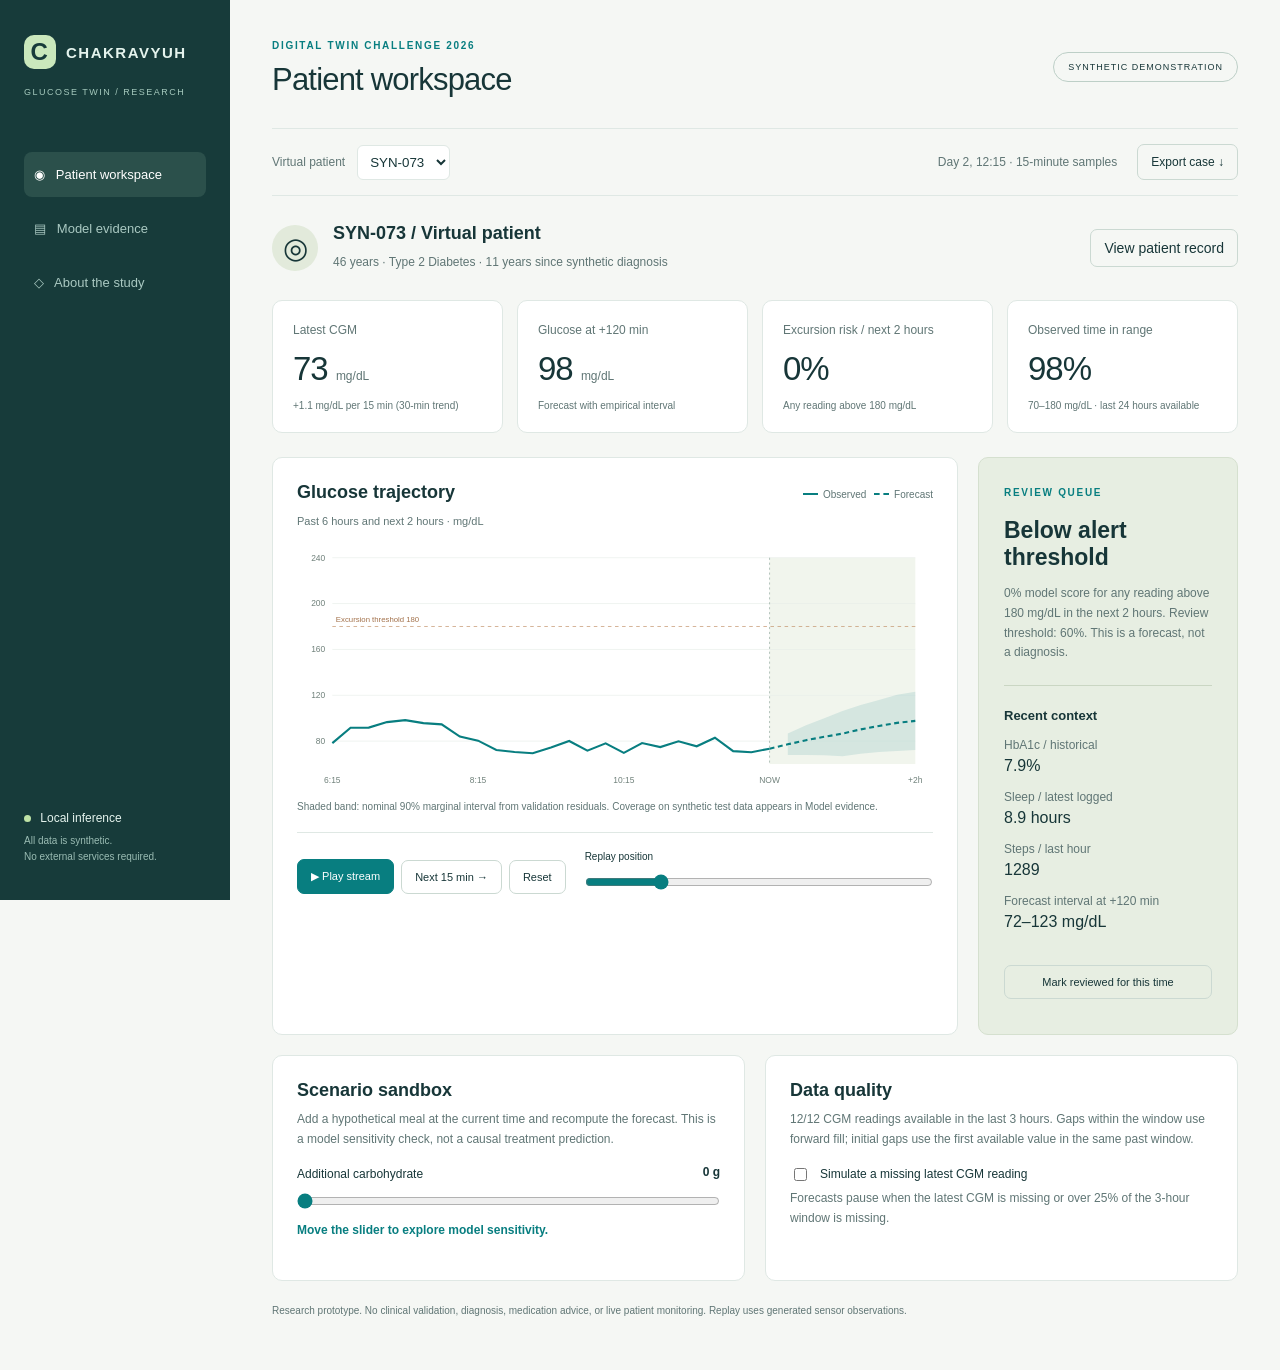
==== Chakravyuh_CollegePending/dashboard/index.html @ b084db59 "Expand verified Chakravyuh source tree from submission archive" ====
<!doctype html><html lang="en"><head><meta charset="UTF-8"><meta name="viewport" content="width=device-width,initial-scale=1"><title>Chakravyuh | Glucose Twin</title><link rel="stylesheet" href="style.css"></head><body>
<aside class="sidebar"><a class="brand" href="#"><span class="mark">C</span> CHAKRAVYUH</a><div class="subbrand">GLUCOSE TWIN / RESEARCH</div><nav aria-label="Views"><button class="nav active" data-view="patient">◉ &nbsp; Patient workspace</button><button class="nav" data-view="evidence">▤ &nbsp; Model evidence</button><button class="nav" data-view="about">◇ &nbsp; About the study</button></nav><div class="side-bottom"><span class="dot"></span> Local inference<br><small>All data is synthetic.<br>No external services required.</small></div></aside>
<main><header><div><span class="eyebrow">DIGITAL TWIN CHALLENGE 2026</span><h1 id="page-title">Patient workspace</h1></div><div class="demo-tag">SYNTHETIC DEMONSTRATION</div></header>
<section id="patient" class="view"><div class="toolbar"><label>Virtual patient <select id="patient-select"></select></label><span id="clock"></span><button id="export" class="quiet">Export case ↓</button></div>
<div class="patient-line"><div class="avatar" aria-hidden="true">◎</div><div><h2 id="patient-name"></h2><p id="patient-summary"></p></div><button id="ehr-toggle" class="quiet" aria-expanded="false">View patient record</button></div><div id="ehr" class="ehr" hidden></div>
<div class="stats"><article><span>Latest CGM</span><div id="current" class="stat"></div><small id="trend"></small></article><article><span>Glucose at +120 min</span><div id="forecast" class="stat"></div><small>Forecast with empirical interval</small></article><article><span>Excursion risk / next 2 hours</span><div id="probability" class="stat"></div><small>Any reading above 180 mg/dL</small></article><article><span>Observed time in range</span><div id="tir" class="stat"></div><small>70–180 mg/dL · last 24 hours available</small></article></div>
<div class="workspace-grid"><article class="chart-card"><div class="card-title"><div><h2>Glucose trajectory</h2><p>Past 6 hours and next 2 hours · mg/dL</p></div><span class="legend"><i></i>Observed <i class="dash"></i>Forecast</span></div><svg id="chart" viewBox="0 0 900 360" role="img" aria-label="Glucose history and forecast with uncertainty"></svg><div class="chart-note">Shaded band: nominal 90% marginal interval from validation residuals. Coverage on synthetic test data appears in Model evidence.</div><div class="replay"><button id="play">▶ Play stream</button><button id="step" class="quiet">Next 15 min →</button><button id="reset" class="quiet">Reset</button><label>Replay position <input id="timeline" type="range" min="12" max="663" value="145" aria-label="Replay time"></label></div></article><aside class="insight"><span class="eyebrow">REVIEW QUEUE</span><h2 id="alert-title"></h2><p id="alert-copy"></p><div class="divider"></div><h3>Recent context</h3><dl id="context"></dl><button id="review" class="wide quiet">Mark reviewed for this time</button><small id="review-status" aria-live="polite"></small></aside></div>
<div class="lower"><article><h2>Scenario sandbox</h2><p>Add a hypothetical meal at the current time and recompute the forecast. This is a model sensitivity check, not a causal treatment prediction.</p><label>Additional carbohydrate <output id="carb-value">0 g</output><input type="range" id="carbs" min="0" max="90" step="5" value="0"></label><p id="scenario" class="scenario"></p></article><article><h2>Data quality</h2><p id="quality"></p><label class="check"><input id="missing" type="checkbox"> Simulate a missing latest CGM reading</label><p class="muted">Forecasts pause when the latest CGM is missing or over 25% of the 3-hour window is missing.</p></article></div><p class="disclaimer">Research prototype. No clinical validation, diagnosis, medication advice, or live patient monitoring. Replay uses generated sensor observations.</p></section>
<section id="evidence" class="view" hidden><div class="intro"><h2>Evidence you can reproduce</h2><p>90 synthetic patients, 7 days each. Patients remain in exactly one split: 54 training, 18 validation, 18 test. The six dashboard patients come from the test set.</p></div><div id="metrics"></div><div class="lower"><article><h2>Evaluation contract</h2><p>Forecast all eight 15-minute horizons. Classify whether any CGM reading exceeds 180 mg/dL in the next 120 minutes. Classification includes ongoing excursions; onset-only results are reported separately.</p><p>Features use only history at or before the forecast time. Test patients never influence scaling, model weights, alert threshold, or interval width.</p></article><article><h2>What these numbers mean</h2><p>These results show performance in our synthetic world. Training and testing share one simulator, so these scores cannot establish accuracy on real patients, Indian population coverage, or healthcare outcomes.</p><p id="interval-evidence"></p></article></div></section>
<section id="about" class="view" hidden><div class="intro"><h2>A focused twin for Type 2 Diabetes</h2><p>Chakravyuh links a virtual patient's static record with a continuously updated sensor history. Each new observation updates the twin state and generates a two-hour glucose forecast.</p></div><div class="lower"><article><h2>Two streams, one forecast</h2><p>Static: age, BMI, HbA1c, diabetes duration.</p><p>Dynamic: CGM history, logged carbohydrate, step count, heart rate, sleep duration and time of day.</p><p>Models: standardized ridge regression for trajectories and regularized logistic regression for excursion risk. NumPy training, JavaScript browser inference.</p></article><article><h2>Human review stays central</h2><p>The dashboard supports investigation of an alert and inspection of missing observations. It records a local review marker for the current replay position.</p><p>There is no recommendation engine, dosing model, real sensor integration or EHR connection. A prospective study and clinical oversight would be required before patient use.</p></article></div></section>
</main><script src="data.js"></script><script src="engine.js"></script><script src="app.js"></script></body></html>
---- Chakravyuh_CollegePending/dashboard/style.css ----
:root{--ink:#173638;--muted:#607675;--teal:#087e80;--line:#dfe8e4;--paper:#f5f7f4;--amber:#b7652c}*{box-sizing:border-box}body{margin:0;background:var(--paper);color:var(--ink);font-family:Arial,Helvetica,sans-serif;font-size:14px}.sidebar{position:fixed;width:230px;inset:0 auto 0 0;background:#173b3a;color:#e4f3ed;padding:35px 24px;display:flex;flex-direction:column}.brand{font-size:15px;letter-spacing:1.5px;color:inherit;text-decoration:none;font-weight:700;display:flex;align-items:center;gap:10px}.mark{display:grid;place-items:center;width:32px;height:34px;background:#cae8bc;color:#173b3a;border-radius:10px;font-size:24px}.subbrand{font-size:9px;letter-spacing:1.5px;margin:18px 0 55px;color:#a5c9bd}.nav{border:0;background:transparent;color:#aac9c2;text-align:left;padding:15px 10px;margin-bottom:9px;width:100%;border-radius:8px;font-size:13px}.nav.active{background:#2b504b;color:white}.side-bottom{margin-top:auto;line-height:2.3;font-size:12px}.side-bottom small{color:#9abcb3;line-height:1.6;display:block}.dot{display:inline-block;width:7px;height:7px;background:#bfe3a6;border-radius:50%;margin-right:6px}main{margin-left:230px;padding:36px 42px;max-width:1800px}header{display:flex;justify-content:space-between;align-items:center;margin-bottom:30px}.eyebrow{font-size:10px;letter-spacing:1.7px;font-weight:bold;color:var(--teal)}h1{font-weight:500;font-size:31px;letter-spacing:-.8px;margin:10px 0 0}h2{font-size:18px;font-weight:600;margin:0 0 9px}h3{font-size:13px}p{line-height:1.65;color:var(--muted);margin:5px 0 15px}.demo-tag{border:1px solid #bdcfc7;border-radius:20px;padding:9px 14px;font-size:9px;letter-spacing:1px}.toolbar{display:flex;gap:20px;align-items:center;border-top:1px solid var(--line);border-bottom:1px solid var(--line);padding:15px 0;color:var(--muted);font-size:12px}.toolbar label{display:flex;align-items:center;gap:12px}select{border:1px solid var(--line);border-radius:6px;background:white;padding:8px;color:var(--ink)}#clock{margin-left:auto}button{cursor:pointer;font:inherit;border:1px solid var(--teal);background:var(--teal);color:white;border-radius:7px;padding:10px 13px}button:hover{filter:brightness(.94)}button:focus-visible,input:focus-visible,select:focus-visible{outline:3px solid #dcac56;outline-offset:3px}.quiet{background:transparent;border-color:#cbd9d2;color:var(--ink)}.patient-line{display:flex;gap:15px;align-items:center;padding:27px 0}.patient-line p{margin:0;font-size:12px}.patient-line button{margin-left:auto}.avatar{width:46px;height:46px;border-radius:50%;background:#e2eadb;display:grid;place-items:center;font-size:29px}.stats{display:grid;grid-template-columns:repeat(4,1fr);gap:14px;margin-bottom:24px}.stats article,.chart-card,.lower article{background:white;border:1px solid var(--line);border-radius:10px}.stats article{padding:20px}.stats span{font-size:12px;color:var(--muted)}.stat{font-size:33px;letter-spacing:-1px;margin:13px 0 8px}.stat em{font-size:12px;letter-spacing:0;font-style:normal;color:var(--muted)}small{font-size:10px;color:var(--muted)}.workspace-grid{display:grid;grid-template-columns:minmax(0,1fr) 260px;gap:20px}.chart-card{padding:24px}.card-title{display:flex;justify-content:space-between;gap:12px}.card-title p{font-size:11px}.legend{font-size:10px;white-space:nowrap;color:var(--muted);margin-top:7px}.legend i{display:inline-block;width:15px;border-top:2px solid #087e80;margin:0 5px 3px}.legend .dash{border-top-style:dashed}#chart{width:100%;display:block}.chart-note{font-size:10px;color:var(--muted);line-height:1.5}.replay{display:flex;align-items:center;gap:7px;border-top:1px solid var(--line);padding-top:18px;margin-top:18px;flex-wrap:wrap}.replay button{font-size:11px}.replay label{font-size:10px;flex:1;min-width:100px;padding-left:12px}input[type=range]{width:100%;accent-color:var(--teal);display:block;margin:12px 0}.insight{background:#e7eee2;border:1px solid #d5e0cf;border-radius:10px;padding:25px}.insight h2{font-size:23px;margin:18px 0 12px;line-height:1.2}.insight p{font-size:12px}.divider{height:1px;background:#cad6c3;margin:22px 0}dl{font-size:12px}dt{color:var(--muted);margin-top:15px}dd{margin:5px 0 0;font-size:16px}.wide{width:100%;margin:22px 0 10px;font-size:11px}.lower{display:grid;grid-template-columns:1fr 1fr;gap:20px;margin-top:20px}.lower article{padding:24px}.lower p{font-size:12px}.lower label{font-size:12px}output{float:right;font-weight:bold}.scenario{font-weight:bold;color:var(--teal)}.disclaimer{font-size:10px;margin-top:22px}.ehr{padding:20px;background:#e8efec;border-radius:8px;margin-bottom:20px;line-height:1.8;font-size:12px}.check{display:flex;gap:10px;align-items:center}.muted{color:var(--muted)}.intro{max-width:800px;padding:25px 0}.intro h2{font-size:28px}table{width:100%;border-collapse:collapse;background:white;font-size:13px}th,td{text-align:left;padding:20px;border-bottom:1px solid var(--line)}th{color:var(--muted);font-size:11px}tr:first-child td{color:var(--teal);font-weight:bold}.table-wrap{overflow:auto}.evidence-note{margin:20px 0;font-size:12px}[hidden]{display:none!important}@media(max-width:1200px){main{padding:25px}.sidebar{width:190px;padding:25px 18px}main{margin-left:190px}.workspace-grid{grid-template-columns:1fr}.insight{display:grid;grid-template-columns:1fr 1fr;column-gap:30px}.insight .divider{display:none}.stats article{padding:15px}.stat{font-size:27px}}@media(max-width:760px){.sidebar{position:static;width:auto;padding:18px}.subbrand,.side-bottom{display:none}.sidebar nav{display:flex;margin-top:20px;gap:5px}.nav{font-size:10px;margin:0;padding:10px 6px}.brand{font-size:12px}main{margin:0;padding:20px}header{gap:10px}h1{font-size:25px}.demo-tag{font-size:8px;padding:8px}.stats{grid-template-columns:1fr 1fr}.lower{grid-template-columns:1fr}.toolbar{flex-wrap:wrap}.toolbar #clock{margin-left:0}.chart-card{padding:15px}.card-title{display:block}.legend{display:block;margin-bottom:12px}.patient-line{flex-wrap:wrap}.patient-line button{margin-left:0}.insight{display:block}.replay label{flex-basis:100%}}
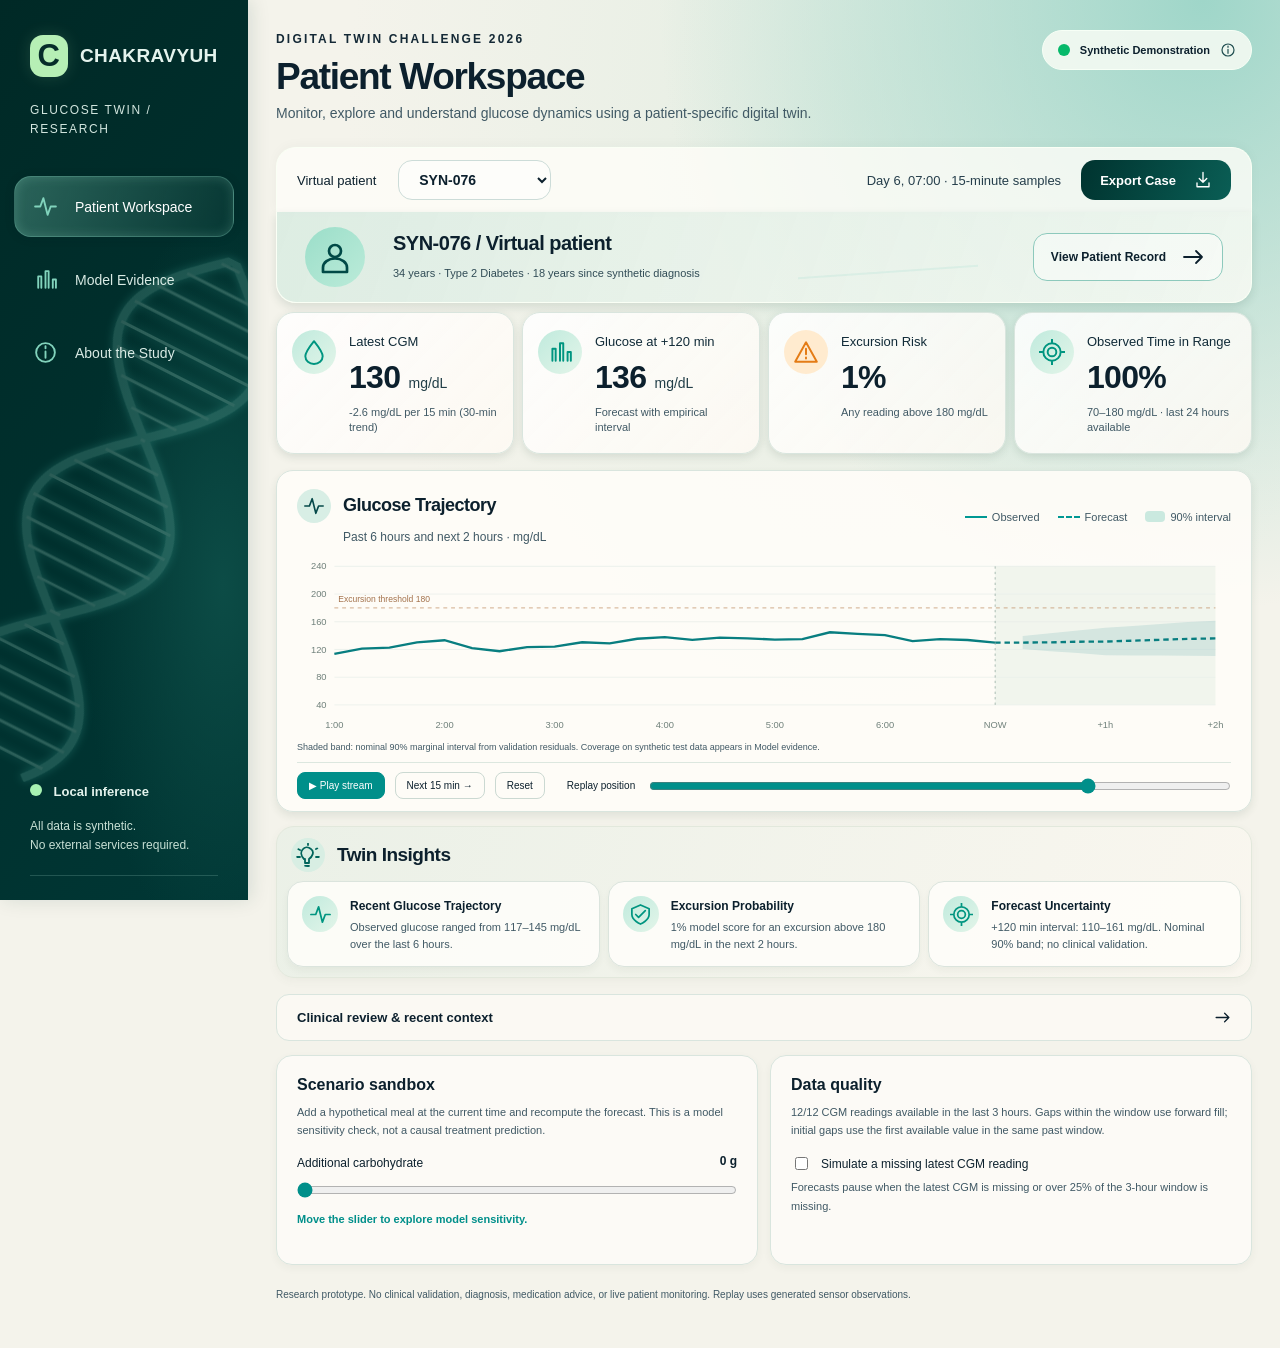
==== commit 9e6f3366: "Expand verified Chakravyuh source tree from submission archive" ====
--- a/Chakravyuh_CollegePending/dashboard/index.html
+++ b/Chakravyuh_CollegePending/dashboard/index.html
@@ -1,11 +1,11 @@
 <!doctype html><html lang="en"><head><meta charset="UTF-8"><meta name="viewport" content="width=device-width,initial-scale=1"><title>Chakravyuh | Glucose Twin</title><link rel="stylesheet" href="style.css"></head><body>
-<aside class="sidebar"><a class="brand" href="#"><span class="mark">C</span> CHAKRAVYUH</a><div class="subbrand">GLUCOSE TWIN / RESEARCH</div><nav aria-label="Views"><button class="nav active" data-view="patient">◉ &nbsp; Patient workspace</button><button class="nav" data-view="evidence">▤ &nbsp; Model evidence</button><button class="nav" data-view="about">◇ &nbsp; About the study</button></nav><div class="side-bottom"><span class="dot"></span> Local inference<br><small>All data is synthetic.<br>No external services required.</small></div></aside>
-<main><header><div><span class="eyebrow">DIGITAL TWIN CHALLENGE 2026</span><h1 id="page-title">Patient workspace</h1></div><div class="demo-tag">SYNTHETIC DEMONSTRATION</div></header>
-<section id="patient" class="view"><div class="toolbar"><label>Virtual patient <select id="patient-select"></select></label><span id="clock"></span><button id="export" class="quiet">Export case ↓</button></div>
-<div class="patient-line"><div class="avatar" aria-hidden="true">◎</div><div><h2 id="patient-name"></h2><p id="patient-summary"></p></div><button id="ehr-toggle" class="quiet" aria-expanded="false">View patient record</button></div><div id="ehr" class="ehr" hidden></div>
-<div class="stats"><article><span>Latest CGM</span><div id="current" class="stat"></div><small id="trend"></small></article><article><span>Glucose at +120 min</span><div id="forecast" class="stat"></div><small>Forecast with empirical interval</small></article><article><span>Excursion risk / next 2 hours</span><div id="probability" class="stat"></div><small>Any reading above 180 mg/dL</small></article><article><span>Observed time in range</span><div id="tir" class="stat"></div><small>70–180 mg/dL · last 24 hours available</small></article></div>
-<div class="workspace-grid"><article class="chart-card"><div class="card-title"><div><h2>Glucose trajectory</h2><p>Past 6 hours and next 2 hours · mg/dL</p></div><span class="legend"><i></i>Observed <i class="dash"></i>Forecast</span></div><svg id="chart" viewBox="0 0 900 360" role="img" aria-label="Glucose history and forecast with uncertainty"></svg><div class="chart-note">Shaded band: nominal 90% marginal interval from validation residuals. Coverage on synthetic test data appears in Model evidence.</div><div class="replay"><button id="play">▶ Play stream</button><button id="step" class="quiet">Next 15 min →</button><button id="reset" class="quiet">Reset</button><label>Replay position <input id="timeline" type="range" min="12" max="663" value="145" aria-label="Replay time"></label></div></article><aside class="insight"><span class="eyebrow">REVIEW QUEUE</span><h2 id="alert-title"></h2><p id="alert-copy"></p><div class="divider"></div><h3>Recent context</h3><dl id="context"></dl><button id="review" class="wide quiet">Mark reviewed for this time</button><small id="review-status" aria-live="polite"></small></aside></div>
-<div class="lower"><article><h2>Scenario sandbox</h2><p>Add a hypothetical meal at the current time and recompute the forecast. This is a model sensitivity check, not a causal treatment prediction.</p><label>Additional carbohydrate <output id="carb-value">0 g</output><input type="range" id="carbs" min="0" max="90" step="5" value="0"></label><p id="scenario" class="scenario"></p></article><article><h2>Data quality</h2><p id="quality"></p><label class="check"><input id="missing" type="checkbox"> Simulate a missing latest CGM reading</label><p class="muted">Forecasts pause when the latest CGM is missing or over 25% of the 3-hour window is missing.</p></article></div><p class="disclaimer">Research prototype. No clinical validation, diagnosis, medication advice, or live patient monitoring. Replay uses generated sensor observations.</p></section>
+<aside class="sidebar"><a class="brand" href="#"><span class="mark">C</span> CHAKRAVYUH</a><div class="subbrand">GLUCOSE TWIN / RESEARCH</div><nav aria-label="Views"><button class="nav active" data-view="patient"><svg class="icon " viewBox="0 0 24 24" fill="none" stroke="currentColor" stroke-width="1.8" stroke-linecap="round" stroke-linejoin="round" aria-hidden="true"><path d="M2 12h5l3-8 4 16 3-8h5"/></svg><span>Patient Workspace</span></button><button class="nav" data-view="evidence"><svg class="icon " viewBox="0 0 24 24" fill="none" stroke="currentColor" stroke-width="1.8" stroke-linecap="round" stroke-linejoin="round" aria-hidden="true"><path d="M5 20V9h3v11m4 0V4h3v16m4 0V12h3v8"/></svg><span>Model Evidence</span></button><button class="nav" data-view="about"><svg class="icon " viewBox="0 0 24 24" fill="none" stroke="currentColor" stroke-width="1.8" stroke-linecap="round" stroke-linejoin="round" aria-hidden="true"><circle cx="12" cy="12" r="9"/><path d="M12 11v6m0-11v2"/></svg><span>About the Study</span></button></nav><svg class="dna" viewBox="0 0 210 510" fill="none" aria-hidden="true"><path d="M105.0,0 L109.6,4 L114.2,8 L118.8,12 L123.2,16 L127.6,20 L131.9,24 L136.1,28 L140.1,32 L144.0,36 L147.6,40 L151.1,44 L154.3,48 L157.3,52 L160.1,56 L162.6,60 L164.8,64 L166.8,68 L168.4,72 L169.7,76 L170.8,80 L171.5,84 L171.9,88 L172.0,92 L171.8,96 L171.2,100 L170.4,104 L169.2,108 L167.7,112 L165.9,116 L163.9,120 L161.5,124 L158.9,128 L156.0,132 L152.9,136 L149.6,140 L146.0,144 L142.3,148 L138.3,152 L134.3,156 L130.0,160 L125.7,164 L121.3,168 L116.7,172 L112.2,176 L107.6,180 L102.9,184 L98.3,188 L93.7,192 L89.2,196 L84.8,200 L80.4,204 L76.2,208 L72.1,212 L68.1,216 L64.4,220 L60.8,224 L57.4,228 L54.3,232 L51.4,236 L48.8,240 L46.4,244 L44.3,248 L42.5,252 L41.0,256 L39.8,260 L38.9,264 L38.3,268 L38.0,272 L38.1,276 L38.4,280 L39.1,284 L40.1,288 L41.4,292 L43.1,296 L45.0,300 L47.2,304 L49.6,308 L52.4,312 L55.3,316 L58.6,320 L62.0,324 L65.6,328 L69.5,332 L73.5,336 L77.6,340 L81.9,344 L86.3,348 L90.8,352 L95.3,356 L99.9,360 L104.5,364 L109.1,368 L113.7,372 L118.3,376 L122.8,380 L127.2,384 L131.5,388 L135.7,392 L139.7,396 L143.6,400 L147.3,404 L150.7,408 L154.0,412 L157.0,416 L159.8,420 L162.3,424 L164.6,428 L166.6,432 L168.2,436 L169.6,440 L170.7,444 L171.4,448 L171.9,452 L172.0,456 L171.8,460 L171.3,464 L170.5,468 L169.3,472 L167.9,476 L166.1,480 L164.1,484 L161.8,488 L159.2,492 L156.3,496 L153.3,500 L149.9,504 L146.4,508"/><path d="M105.0,0 L100.4,4 L95.8,8 L91.2,12 L86.8,16 L82.4,20 L78.1,24 L73.9,28 L69.9,32 L66.0,36 L62.4,40 L58.9,44 L55.7,48 L52.7,52 L49.9,56 L47.4,60 L45.2,64 L43.2,68 L41.6,72 L40.3,76 L39.2,80 L38.5,84 L38.1,88 L38.0,92 L38.2,96 L38.8,100 L39.6,104 L40.8,108 L42.3,112 L44.1,116 L46.1,120 L48.5,124 L51.1,128 L54.0,132 L57.1,136 L60.4,140 L64.0,144 L67.7,148 L71.7,152 L75.7,156 L80.0,160 L84.3,164 L88.7,168 L93.3,172 L97.8,176 L102.4,180 L107.1,184 L111.7,188 L116.3,192 L120.8,196 L125.2,200 L129.6,204 L133.8,208 L137.9,212 L141.9,216 L145.6,220 L149.2,224 L152.6,228 L155.7,232 L158.6,236 L161.2,240 L163.6,244 L165.7,248 L167.5,252 L169.0,256 L170.2,260 L171.1,264 L171.7,268 L172.0,272 L171.9,276 L171.6,280 L170.9,284 L169.9,288 L168.6,292 L166.9,296 L165.0,300 L162.8,304 L160.4,308 L157.6,312 L154.7,316 L151.4,320 L148.0,324 L144.4,328 L140.5,332 L136.5,336 L132.4,340 L128.1,344 L123.7,348 L119.2,352 L114.7,356 L110.1,360 L105.5,364 L100.9,368 L96.3,372 L91.7,376 L87.2,380 L82.8,384 L78.5,388 L74.3,392 L70.3,396 L66.4,400 L62.7,404 L59.3,408 L56.0,412 L53.0,416 L50.2,420 L47.7,424 L45.4,428 L43.4,432 L41.8,436 L40.4,440 L39.3,444 L38.6,448 L38.1,452 L38.0,456 L38.2,460 L38.7,464 L39.5,468 L40.7,472 L42.1,476 L43.9,480 L45.9,484 L48.2,488 L50.8,492 L53.7,496 L56.7,500 L60.1,504 L63.6,508"/><path class="rung" d="M114.2,8 L95.8,8"/><path class="rung" d="M138.1,30 L71.9,30"/><path class="rung" d="M157.3,52 L52.7,52"/><path class="rung" d="M169.1,74 L40.9,74"/><path class="rung" d="M171.8,96 L38.2,96"/><path class="rung" d="M164.9,118 L45.1,118"/><path class="rung" d="M149.6,140 L60.4,140"/><path class="rung" d="M127.9,162 L82.1,162"/><path class="rung" d="M102.9,184 L107.1,184"/><path class="rung" d="M78.3,206 L131.7,206"/><path class="rung" d="M57.4,228 L152.6,228"/><path class="rung" d="M43.3,250 L166.7,250"/><path class="rung" d="M38.0,272 L172.0,272"/><path class="rung" d="M42.2,294 L167.8,294"/><path class="rung" d="M55.3,316 L154.7,316"/><path class="rung" d="M75.5,338 L134.5,338"/><path class="rung" d="M99.9,360 L110.1,360"/><path class="rung" d="M125.0,382 L85.0,382"/><path class="rung" d="M147.3,404 L62.7,404"/><path class="rung" d="M163.5,426 L46.5,426"/><path class="rung" d="M171.4,448 L38.6,448"/><path class="rung" d="M169.9,470 L40.1,470"/><path class="rung" d="M159.2,492 L50.8,492"/></svg><div class="side-bottom"><span class="dot"></span> Local inference<br><small>All data is synthetic.<br>No external services required.</small></div></aside>
+<main><header><div><span class="eyebrow">DIGITAL TWIN CHALLENGE 2026</span><h1 id="page-title">Patient Workspace</h1><p class="header-description">Monitor, explore and understand glucose dynamics using a patient-specific digital twin.</p></div><div class="demo-tag"><span class="dot"></span>Synthetic Demonstration <svg class="icon " viewBox="0 0 24 24" fill="none" stroke="currentColor" stroke-width="1.8" stroke-linecap="round" stroke-linejoin="round" aria-hidden="true"><circle cx="12" cy="12" r="9"/><path d="M12 11v6m0-11v2"/></svg></div></header>
+<section id="patient" class="view"><div class="toolbar"><label>Virtual patient <select id="patient-select"></select></label><span id="clock"></span><button id="export" class="quiet">Export Case <svg class="icon " viewBox="0 0 24 24" fill="none" stroke="currentColor" stroke-width="1.8" stroke-linecap="round" stroke-linejoin="round" aria-hidden="true"><path d="M12 2v13m-5-5 5 5 5-5M4 16v5h16v-5"/></svg></button></div>
+<div class="patient-line"><div class="avatar" aria-hidden="true"><svg class="icon " viewBox="0 0 24 24" fill="none" stroke="currentColor" stroke-width="1.8" stroke-linecap="round" stroke-linejoin="round" aria-hidden="true"><circle cx="12" cy="8" r="4"/><path d="M4 22v-3a8 6 0 0 1 16 0v3z"/></svg></div><div><h2 id="patient-name"></h2><p id="patient-summary"></p></div><button id="ehr-toggle" class="quiet" aria-expanded="false">View Patient Record <svg class="icon " viewBox="0 0 24 24" fill="none" stroke="currentColor" stroke-width="1.8" stroke-linecap="round" stroke-linejoin="round" aria-hidden="true"><path d="M3 12h18m-6-6 6 6-6 6"/></svg></button></div><div id="ehr" class="ehr" hidden></div>
+<div class="stats"><article><div class="metric-icon"><svg class="icon " viewBox="0 0 24 24" fill="none" stroke="currentColor" stroke-width="1.8" stroke-linecap="round" stroke-linejoin="round" aria-hidden="true"><path d="M12 2S4 12 4 16a8 7 0 0 0 16 0c0-4-8-14-8-14z"/></svg></div><span>Latest CGM</span><div id="current" class="stat"></div><small id="trend"></small></article><article><div class="metric-icon"><svg class="icon " viewBox="0 0 24 24" fill="none" stroke="currentColor" stroke-width="1.8" stroke-linecap="round" stroke-linejoin="round" aria-hidden="true"><path d="M5 20V9h3v11m4 0V4h3v16m4 0V12h3v8"/></svg></div><span>Glucose at +120 min</span><div id="forecast" class="stat"></div><small>Forecast with empirical interval</small></article><article class="risk-card"><div class="metric-icon"><svg class="icon " viewBox="0 0 24 24" fill="none" stroke="currentColor" stroke-width="1.8" stroke-linecap="round" stroke-linejoin="round" aria-hidden="true"><path d="M12 3 2 21h20zM12 9v5m0 3v1"/></svg></div><span>Excursion Risk</span><div id="probability" class="stat"></div><small>Any reading above 180 mg/dL</small></article><article><div class="metric-icon"><svg class="icon " viewBox="0 0 24 24" fill="none" stroke="currentColor" stroke-width="1.8" stroke-linecap="round" stroke-linejoin="round" aria-hidden="true"><circle cx="12" cy="12" r="8"/><circle cx="12" cy="12" r="4"/><path d="M12 0v3m0 18v3M0 12h3m18 0h3"/></svg></div><span>Observed Time in Range</span><div id="tir" class="stat"></div><small>70–180 mg/dL · last 24 hours available</small></article></div>
+<div class="workspace-grid"><article class="chart-card"><div class="card-title"><div><h2><svg class="icon " viewBox="0 0 24 24" fill="none" stroke="currentColor" stroke-width="1.8" stroke-linecap="round" stroke-linejoin="round" aria-hidden="true"><path d="M2 12h5l3-8 4 16 3-8h5"/></svg>Glucose Trajectory</h2><p>Past 6 hours and next 2 hours · mg/dL</p></div><span class="legend"><i></i>Observed <i class="dash"></i>Forecast <i class="band"></i>90% interval</span></div><svg id="chart" viewBox="0 0 1200 230" role="img" aria-label="Glucose history and forecast with uncertainty"></svg><div class="chart-note">Shaded band: nominal 90% marginal interval from validation residuals. Coverage on synthetic test data appears in Model evidence.</div><div class="replay"><button id="play">▶ Play stream</button><button id="step" class="quiet">Next 15 min →</button><button id="reset" class="quiet">Reset</button><label>Replay position <input id="timeline" type="range" min="12" max="663" value="145" aria-label="Replay time"></label></div></article></div>
+<section class="twin-insights"><h2><svg class="icon " viewBox="0 0 24 24" fill="none" stroke="currentColor" stroke-width="1.8" stroke-linecap="round" stroke-linejoin="round" aria-hidden="true"><path d="M8 16c-7-7 1-15 7-10 4 3 1 8-2 10v4H9v-4m0 7h4M12 0v2M2 6l2 1m16-1 2-1M1 14h3m16 0h3"/></svg>Twin Insights</h2><div class="insight-grid"><article><div class="metric-icon"><svg class="icon " viewBox="0 0 24 24" fill="none" stroke="currentColor" stroke-width="1.8" stroke-linecap="round" stroke-linejoin="round" aria-hidden="true"><path d="M2 12h5l3-8 4 16 3-8h5"/></svg></div><div><h3>Recent Glucose Trajectory</h3><p id="trajectory-insight"></p></div></article><article><div class="metric-icon"><svg class="icon " viewBox="0 0 24 24" fill="none" stroke="currentColor" stroke-width="1.8" stroke-linecap="round" stroke-linejoin="round" aria-hidden="true"><path d="M12 2 3 6v6c0 6 9 10 9 10s9-4 9-10V6zM7 12l3 3 7-7"/></svg></div><div><h3>Excursion Probability</h3><p id="risk-insight"></p></div></article><article><div class="metric-icon"><svg class="icon " viewBox="0 0 24 24" fill="none" stroke="currentColor" stroke-width="1.8" stroke-linecap="round" stroke-linejoin="round" aria-hidden="true"><circle cx="12" cy="12" r="8"/><circle cx="12" cy="12" r="4"/><path d="M12 0v3m0 18v3M0 12h3m18 0h3"/></svg></div><div><h3>Forecast Uncertainty</h3><p id="confidence-insight"></p></div></article></div></section><details class="review-details"><summary>Clinical review & recent context <svg class="icon " viewBox="0 0 24 24" fill="none" stroke="currentColor" stroke-width="1.8" stroke-linecap="round" stroke-linejoin="round" aria-hidden="true"><path d="M3 12h18m-6-6 6 6-6 6"/></svg></summary><aside class="insight"><span class="eyebrow">REVIEW QUEUE</span><h2 id="alert-title"></h2><p id="alert-copy"></p><div class="divider"></div><h3>Recent context</h3><dl id="context"></dl><button id="review" class="wide quiet">Mark reviewed for this time</button><small id="review-status" aria-live="polite"></small></aside></details><div class="lower"><article><h2>Scenario sandbox</h2><p>Add a hypothetical meal at the current time and recompute the forecast. This is a model sensitivity check, not a causal treatment prediction.</p><label>Additional carbohydrate <output id="carb-value">0 g</output><input type="range" id="carbs" min="0" max="90" step="5" value="0"></label><p id="scenario" class="scenario"></p></article><article><h2>Data quality</h2><p id="quality"></p><label class="check"><input id="missing" type="checkbox"> Simulate a missing latest CGM reading</label><p class="muted">Forecasts pause when the latest CGM is missing or over 25% of the 3-hour window is missing.</p></article></div><p class="disclaimer">Research prototype. No clinical validation, diagnosis, medication advice, or live patient monitoring. Replay uses generated sensor observations.</p></section>
 <section id="evidence" class="view" hidden><div class="intro"><h2>Evidence you can reproduce</h2><p>90 synthetic patients, 7 days each. Patients remain in exactly one split: 54 training, 18 validation, 18 test. The six dashboard patients come from the test set.</p></div><div id="metrics"></div><div class="lower"><article><h2>Evaluation contract</h2><p>Forecast all eight 15-minute horizons. Classify whether any CGM reading exceeds 180 mg/dL in the next 120 minutes. Classification includes ongoing excursions; onset-only results are reported separately.</p><p>Features use only history at or before the forecast time. Test patients never influence scaling, model weights, alert threshold, or interval width.</p></article><article><h2>What these numbers mean</h2><p>These results show performance in our synthetic world. Training and testing share one simulator, so these scores cannot establish accuracy on real patients, Indian population coverage, or healthcare outcomes.</p><p id="interval-evidence"></p></article></div></section>
 <section id="about" class="view" hidden><div class="intro"><h2>A focused twin for Type 2 Diabetes</h2><p>Chakravyuh links a virtual patient's static record with a continuously updated sensor history. Each new observation updates the twin state and generates a two-hour glucose forecast.</p></div><div class="lower"><article><h2>Two streams, one forecast</h2><p>Static: age, BMI, HbA1c, diabetes duration.</p><p>Dynamic: CGM history, logged carbohydrate, step count, heart rate, sleep duration and time of day.</p><p>Models: standardized ridge regression for trajectories and regularized logistic regression for excursion risk. NumPy training, JavaScript browser inference.</p></article><article><h2>Human review stays central</h2><p>The dashboard supports investigation of an alert and inspection of missing observations. It records a local review marker for the current replay position.</p><p>There is no recommendation engine, dosing model, real sensor integration or EHR connection. A prospective study and clinical oversight would be required before patient use.</p></article></div></section>
 </main><script src="data.js"></script><script src="engine.js"></script><script src="app.js"></script></body></html>
--- a/Chakravyuh_CollegePending/dashboard/style.css
+++ b/Chakravyuh_CollegePending/dashboard/style.css
@@ -1 +1,7 @@
 :root{--ink:#173638;--muted:#607675;--teal:#087e80;--line:#dfe8e4;--paper:#f5f7f4;--amber:#b7652c}*{box-sizing:border-box}body{margin:0;background:var(--paper);color:var(--ink);font-family:Arial,Helvetica,sans-serif;font-size:14px}.sidebar{position:fixed;width:230px;inset:0 auto 0 0;background:#173b3a;color:#e4f3ed;padding:35px 24px;display:flex;flex-direction:column}.brand{font-size:15px;letter-spacing:1.5px;color:inherit;text-decoration:none;font-weight:700;display:flex;align-items:center;gap:10px}.mark{display:grid;place-items:center;width:32px;height:34px;background:#cae8bc;color:#173b3a;border-radius:10px;font-size:24px}.subbrand{font-size:9px;letter-spacing:1.5px;margin:18px 0 55px;color:#a5c9bd}.nav{border:0;background:transparent;color:#aac9c2;text-align:left;padding:15px 10px;margin-bottom:9px;width:100%;border-radius:8px;font-size:13px}.nav.active{background:#2b504b;color:white}.side-bottom{margin-top:auto;line-height:2.3;font-size:12px}.side-bottom small{color:#9abcb3;line-height:1.6;display:block}.dot{display:inline-block;width:7px;height:7px;background:#bfe3a6;border-radius:50%;margin-right:6px}main{margin-left:230px;padding:36px 42px;max-width:1800px}header{display:flex;justify-content:space-between;align-items:center;margin-bottom:30px}.eyebrow{font-size:10px;letter-spacing:1.7px;font-weight:bold;color:var(--teal)}h1{font-weight:500;font-size:31px;letter-spacing:-.8px;margin:10px 0 0}h2{font-size:18px;font-weight:600;margin:0 0 9px}h3{font-size:13px}p{line-height:1.65;color:var(--muted);margin:5px 0 15px}.demo-tag{border:1px solid #bdcfc7;border-radius:20px;padding:9px 14px;font-size:9px;letter-spacing:1px}.toolbar{display:flex;gap:20px;align-items:center;border-top:1px solid var(--line);border-bottom:1px solid var(--line);padding:15px 0;color:var(--muted);font-size:12px}.toolbar label{display:flex;align-items:center;gap:12px}select{border:1px solid var(--line);border-radius:6px;background:white;padding:8px;color:var(--ink)}#clock{margin-left:auto}button{cursor:pointer;font:inherit;border:1px solid var(--teal);background:var(--teal);color:white;border-radius:7px;padding:10px 13px}button:hover{filter:brightness(.94)}button:focus-visible,input:focus-visible,select:focus-visible{outline:3px solid #dcac56;outline-offset:3px}.quiet{background:transparent;border-color:#cbd9d2;color:var(--ink)}.patient-line{display:flex;gap:15px;align-items:center;padding:27px 0}.patient-line p{margin:0;font-size:12px}.patient-line button{margin-left:auto}.avatar{width:46px;height:46px;border-radius:50%;background:#e2eadb;display:grid;place-items:center;font-size:29px}.stats{display:grid;grid-template-columns:repeat(4,1fr);gap:14px;margin-bottom:24px}.stats article,.chart-card,.lower article{background:white;border:1px solid var(--line);border-radius:10px}.stats article{padding:20px}.stats span{font-size:12px;color:var(--muted)}.stat{font-size:33px;letter-spacing:-1px;margin:13px 0 8px}.stat em{font-size:12px;letter-spacing:0;font-style:normal;color:var(--muted)}small{font-size:10px;color:var(--muted)}.workspace-grid{display:grid;grid-template-columns:minmax(0,1fr) 260px;gap:20px}.chart-card{padding:24px}.card-title{display:flex;justify-content:space-between;gap:12px}.card-title p{font-size:11px}.legend{font-size:10px;white-space:nowrap;color:var(--muted);margin-top:7px}.legend i{display:inline-block;width:15px;border-top:2px solid #087e80;margin:0 5px 3px}.legend .dash{border-top-style:dashed}#chart{width:100%;display:block}.chart-note{font-size:10px;color:var(--muted);line-height:1.5}.replay{display:flex;align-items:center;gap:7px;border-top:1px solid var(--line);padding-top:18px;margin-top:18px;flex-wrap:wrap}.replay button{font-size:11px}.replay label{font-size:10px;flex:1;min-width:100px;padding-left:12px}input[type=range]{width:100%;accent-color:var(--teal);display:block;margin:12px 0}.insight{background:#e7eee2;border:1px solid #d5e0cf;border-radius:10px;padding:25px}.insight h2{font-size:23px;margin:18px 0 12px;line-height:1.2}.insight p{font-size:12px}.divider{height:1px;background:#cad6c3;margin:22px 0}dl{font-size:12px}dt{color:var(--muted);margin-top:15px}dd{margin:5px 0 0;font-size:16px}.wide{width:100%;margin:22px 0 10px;font-size:11px}.lower{display:grid;grid-template-columns:1fr 1fr;gap:20px;margin-top:20px}.lower article{padding:24px}.lower p{font-size:12px}.lower label{font-size:12px}output{float:right;font-weight:bold}.scenario{font-weight:bold;color:var(--teal)}.disclaimer{font-size:10px;margin-top:22px}.ehr{padding:20px;background:#e8efec;border-radius:8px;margin-bottom:20px;line-height:1.8;font-size:12px}.check{display:flex;gap:10px;align-items:center}.muted{color:var(--muted)}.intro{max-width:800px;padding:25px 0}.intro h2{font-size:28px}table{width:100%;border-collapse:collapse;background:white;font-size:13px}th,td{text-align:left;padding:20px;border-bottom:1px solid var(--line)}th{color:var(--muted);font-size:11px}tr:first-child td{color:var(--teal);font-weight:bold}.table-wrap{overflow:auto}.evidence-note{margin:20px 0;font-size:12px}[hidden]{display:none!important}@media(max-width:1200px){main{padding:25px}.sidebar{width:190px;padding:25px 18px}main{margin-left:190px}.workspace-grid{grid-template-columns:1fr}.insight{display:grid;grid-template-columns:1fr 1fr;column-gap:30px}.insight .divider{display:none}.stats article{padding:15px}.stat{font-size:27px}}@media(max-width:760px){.sidebar{position:static;width:auto;padding:18px}.subbrand,.side-bottom{display:none}.sidebar nav{display:flex;margin-top:20px;gap:5px}.nav{font-size:10px;margin:0;padding:10px 6px}.brand{font-size:12px}main{margin:0;padding:20px}header{gap:10px}h1{font-size:25px}.demo-tag{font-size:8px;padding:8px}.stats{grid-template-columns:1fr 1fr}.lower{grid-template-columns:1fr}.toolbar{flex-wrap:wrap}.toolbar #clock{margin-left:0}.chart-card{padding:15px}.card-title{display:block}.legend{display:block;margin-bottom:12px}.patient-line{flex-wrap:wrap}.patient-line button{margin-left:0}.insight{display:block}.replay label{flex-basis:100%}}
+/* Reference-inspired clinical workspace */
+:root{--ink:#0c202d;--muted:#405965;--teal:#008f8a;--line:#d9e5de;--paper:#f2f3e9}.icon{width:24px;height:24px;flex-shrink:0;vertical-align:middle}body{background:radial-gradient(ellipse at 94% 0%,#9fd6c9 0,transparent 32%),radial-gradient(ellipse at 67% 8%,#e4eee3 0,transparent 42%),#f4f3eb;font-family:Arial,Helvetica,sans-serif}.sidebar{width:248px;padding:35px 30px 24px;background:radial-gradient(ellipse at 90% 65%,#0c4c46,transparent 45%),linear-gradient(130deg,#002926,#003735);overflow:hidden;box-shadow:3px 0 18px #113c3920}.brand{font-size:19px;letter-spacing:.4px;gap:12px;white-space:nowrap}.mark{width:38px;height:42px;border-radius:13px;background:#b6efb5;font-size:31px;color:#052c29;box-shadow:0 0 16px #c0ffb822}.subbrand{font-size:12px;line-height:1.55;letter-spacing:1.6px;margin:24px 0 38px;max-width:180px;color:#d2e6df}nav,.brand,.subbrand,.side-bottom{z-index:1}.sidebar nav{margin:0 -16px}.nav{display:flex;align-items:center;gap:17px;font-size:14px;font-weight:500;padding:17px 18px;border:1px solid transparent;border-radius:17px;margin-bottom:12px;color:#d9ebe5}.nav .icon{color:#81d3bc;width:25px;height:25px}.nav.active{background:linear-gradient(110deg,#69b8a467,#184f4840);border-color:#82c9b75c;box-shadow:inset 0 0 12px #b1f5da30,0 1px 10px #021e2225}.dna{position:absolute;width:255px;height:560px;left:-20px;bottom:110px;transform:rotate(27deg);stroke:#7bcaba;stroke-width:8;opacity:.24;filter:drop-shadow(0 0 5px #54cbbb)}.dna .rung{stroke-width:2.7;stroke:#b5ecda}.side-bottom{font-size:13px;font-weight:600;border-bottom:1px solid #70a69b4d;padding-bottom:20px}.side-bottom small{font-weight:400;color:#c6dfd4;font-size:12px;margin-top:10px}.dot{width:12px;height:12px;background:#a7f2b2}.side-bottom .dot{margin-right:8px}main{margin-left:248px;padding:30px 28px;max-width:none}header{margin-bottom:23px;align-items:flex-start;gap:22px;min-height:90px}.eyebrow{color:#142936;font-size:12px;letter-spacing:2.2px}.header-description{font-size:14px;margin:5px 0 0;line-height:1.5}h1{font-size:37px;font-weight:700;letter-spacing:-1.3px;margin-top:10px}.demo-tag{display:flex;align-items:center;gap:10px;background:#f8fcf5d9;border-color:#f7fff6;padding:11px 15px;font-size:11px;text-transform:none;letter-spacing:0;white-space:nowrap;font-weight:600}.demo-tag .dot{background:#06b96a;width:12px;height:12px;margin:0}.demo-tag .icon{width:16px;height:16px;color:#204e50}.toolbar{border:1px solid #fafff5;border-bottom:0;border-radius:20px 20px 0 0;background:#fffef9c9;padding:12px 20px;box-shadow:0 -2px 12px #224d3c08;font-size:13px;min-height:64px}.toolbar label{gap:22px;color:var(--ink)}select{padding:10px 16px;min-width:153px;border-color:#ccdcd8;border-radius:14px;font-size:14px;font-weight:600;background:#ffffff90}.toolbar #export{display:flex;gap:18px;align-items:center;padding:11px 19px;border-radius:14px;background:linear-gradient(110deg,#00332f,#0a5e55);color:white;border:0;font-size:13px;font-weight:600}.toolbar #export .icon{width:18px;height:18px}#clock{color:#253e4b}.patient-line{position:relative;border:1px solid #fafff5;border-top:0;border-radius:0 0 20px 20px;background:linear-gradient(110deg,#d8ebe1db,#fffdf7bf);padding:15px 28px;margin-bottom:9px;box-shadow:0 4px 10px #183d3020;min-height:88px;gap:28px}.patient-line::after{content:'';position:absolute;right:28%;width:180px;height:30px;border-bottom:2px solid #a6dcd075;transform:skewY(-4deg);opacity:.5;pointer-events:none}.patient-line h2{font-size:20px;letter-spacing:-.5px}.patient-line p{font-size:11px;color:#314c56}.avatar{width:60px;height:60px;background:linear-gradient(135deg,#9bdec9,#bbebd9);color:#004946;flex-shrink:0}.avatar .icon{width:36px;height:36px}.patient-line button{font-size:12px;font-weight:600;display:flex;gap:15px;align-items:center;border-color:#8dc9bc;background:#ffffff69;border-radius:14px;padding:11px 17px;z-index:1}.stats{gap:8px;margin-bottom:16px}.stats article{position:relative;background:linear-gradient(135deg,#ffffffd9,#fffaf4cc);box-shadow:0 3px 8px #254a3720;min-height:130px;padding:20px 15px 17px 72px;border-radius:18px;overflow:hidden}.metric-icon{display:grid;place-items:center;width:44px;height:44px;background:linear-gradient(135deg,#c0eadd,#e3f5e9);color:#009580;border-radius:50%;flex-shrink:0}.stats .metric-icon{position:absolute;left:15px;top:17px}.stats .metric-icon .icon{width:26px;height:26px}.stats span{font-size:13px;color:#112b38}.stats small{font-size:11px;line-height:1.4;display:block;max-width:235px}.stat{font-size:32px;font-weight:700;letter-spacing:-.7px;margin:10px 0 9px;white-space:nowrap}.stat em{font-size:14px;color:#213e47;font-weight:400}.risk-card .metric-icon{background:#ffebcf;color:#e47c16}.workspace-grid{display:block}.chart-card{padding:18px 20px 12px;border-radius:17px;box-shadow:0 4px 9px #24433119;background:#fffdf9e6}.card-title{align-items:center;margin-bottom:9px}.card-title h2{font-size:18px;display:flex;align-items:center;gap:12px;margin-bottom:5px;letter-spacing:-.5px}.card-title h2 .icon{width:34px;height:34px;padding:6px;border-radius:50%;background:#d8eee5;color:#06494a}.card-title p{font-size:12px;margin:0 0 0 46px}.legend{font-size:11px;margin-top:0}.legend .band{width:20px;height:11px;border:0;border-radius:4px;background:#cae9df;vertical-align:middle}.legend i{width:22px;margin-left:15px;border-color:#009893}#chart{height:auto;max-height:285px}.chart-note{font-size:9px;margin:5px 0}.replay{border-top:1px solid #dce7df;padding-top:9px;margin-top:8px;gap:10px}.replay button{padding:7px 11px;border-radius:8px;font-size:10px}.replay label{display:flex;align-items:center;gap:14px;min-width:200px;white-space:nowrap}.replay input{margin:5px 0}.twin-insights{margin-top:14px;background:linear-gradient(110deg,#e6efe5aa,#fffaf380);padding:11px 10px 10px;border:1px solid #e2e8dc;border-radius:18px;box-shadow:0 3px 10px #5462470d}.twin-insights>h2{display:flex;align-items:center;gap:12px;font-size:19px;margin:0 4px 9px;letter-spacing:-.5px}.twin-insights>h2 .icon{width:34px;height:34px;padding:5px;border-radius:50%;background:#d8eee3;color:#00645b}.insight-grid{display:grid;grid-template-columns:1fr 1fr 1fr;gap:8px}.insight-grid article{display:flex;gap:12px;padding:14px;background:#fffefbd9;border:1px solid #dbe4dd;border-radius:16px;align-items:flex-start;box-shadow:0 4px 7px #3542320c}.insight-grid h3{font-size:12px;margin:3px 0 6px}.insight-grid p{font-size:11px;line-height:1.5;margin:0}.insight-grid .metric-icon{width:36px;height:36px}.insight-grid .icon{width:23px;height:23px}.review-details{margin-top:16px;background:#fffdf9a1;border:1px solid var(--line);border-radius:13px}.review-details summary{cursor:pointer;padding:14px 20px;font-size:13px;font-weight:600;display:flex;justify-content:space-between;align-items:center}.review-details summary .icon{width:17px;height:17px}.review-details[open] summary .icon{transform:rotate(90deg)}.review-details .insight{border:0;border-top:1px solid var(--line);border-radius:0 0 13px 13px;display:block;background:transparent;padding:20px}.review-details .insight h2{margin:12px 0;font-size:22px}.review-details dl{display:grid;grid-template-columns:repeat(4,1fr);gap:10px}.review-details dl dt{grid-row:1}.review-details dl dd{grid-row:2}.review-details .divider{display:none}.review-details .wide{width:auto;margin:12px 15px 0 0}.lower{gap:12px;margin-top:14px}.lower article{background:#fffdf9c9;border-radius:16px;box-shadow:0 3px 9px #27422d0c;padding:20px}.lower h2{font-size:16px}.lower p{font-size:11px}.disclaimer{font-size:10px}.intro h2{font-size:28px}.ehr{margin-top:10px;background:#e1f0e6}.table-wrap{border-radius:16px;border:1px solid var(--line)}table{background:#fffdf8}.nav:hover{filter:brightness(1.12)}
+@media(min-width:1600px){main{padding:32px 32px}.sidebar{width:260px}main{margin-left:260px}h1{font-size:40px}.stats article{min-height:135px}.stat{font-size:35px}.insight-grid h3{font-size:13px}.insight-grid p{font-size:12px}#chart{max-height:290px}.card-title{margin-bottom:8px}}
+@media(max-width:1200px){.sidebar{width:205px;padding:28px 20px}.brand{font-size:15px}.subbrand{font-size:10px}.nav{font-size:12px;gap:12px}main{margin-left:205px;padding:25px 22px}.stats article{padding-left:57px;padding-right:10px}.stats .metric-icon{left:10px;width:36px;height:36px}.stats span{font-size:11px}.stat{font-size:27px}.stats small{font-size:10px}.insight-grid article{padding:12px;gap:8px}.insight-grid .metric-icon{width:30px;height:30px}.header-description{font-size:12px}.demo-tag{font-size:9px;padding:10px}h1{font-size:32px}.patient-line{gap:16px;padding:15px 20px}.patient-line::after{display:none}}
+@media(max-width:900px){header{display:block}.demo-tag{position:absolute;right:23px;top:20px}.eyebrow{font-size:9px;letter-spacing:1.3px}.header-description{max-width:440px}.stats{grid-template-columns:1fr 1fr}.insight-grid{grid-template-columns:1fr}.toolbar{flex-wrap:wrap;gap:10px}.toolbar #clock{margin-left:0}.patient-line{flex-wrap:wrap}.patient-line button{margin-left:auto}.legend{font-size:9px}.card-title{align-items:flex-start}.review-details dl{grid-template-columns:1fr 1fr}.review-details dl dt,.review-details dl dd{grid-row:auto}.replay label{flex-basis:100%}}
+@media(max-width:760px){.sidebar{position:relative;width:100%;padding:16px 20px;overflow:hidden}.dna{display:none}.brand{font-size:17px}.mark{width:30px;height:33px;font-size:26px}.sidebar nav{margin:16px 0 0;gap:5px}.nav{font-size:10px;gap:7px;padding:10px 8px;border-radius:11px;margin:0;justify-content:center}.nav .icon{width:17px;height:17px}.subbrand,.side-bottom{display:none}main{margin:0;padding:22px 14px}.demo-tag{position:static;display:inline-flex;margin-top:12px}header{margin-bottom:16px;min-height:0}h1{font-size:30px}.header-description{font-size:12px}.toolbar{padding:12px 14px}.toolbar label{gap:10px;font-size:12px}select{min-width:130px;padding:9px 11px;font-size:12px}.toolbar #export{font-size:11px;padding:10px;gap:8px}.toolbar #clock{font-size:10px;order:3;flex-basis:100%}.patient-line{gap:12px;padding:16px}.avatar{width:43px;height:43px}.avatar .icon{width:28px;height:28px}.patient-line h2{font-size:16px}.patient-line p{font-size:10px;max-width:230px}.patient-line button{margin:0 0 0 55px;font-size:10px;padding:8px 12px}.stats article{min-height:125px;padding:14px 12px 12px 49px}.stats .metric-icon{top:12px;left:10px;width:30px;height:30px}.stats .metric-icon .icon{width:20px;height:20px}.stats span{font-size:10px}.stat{font-size:25px;margin:12px 0 7px}.stat em{font-size:10px}.stats small{font-size:9px}.chart-card{padding:14px 10px}.card-title{display:block}.card-title h2{font-size:16px}.card-title p{font-size:10px}.legend{display:block;margin:14px 0 10px 0}.legend i{margin-left:8px}#chart{min-height:180px}.replay{gap:6px}.replay button{font-size:9px;padding:7px 9px}.twin-insights{padding:10px}.twin-insights>h2{font-size:17px}.insight-grid p{font-size:11px}.lower{grid-template-columns:1fr}.lower article{padding:18px}.review-details summary{font-size:12px}.intro h2{font-size:23px}}
